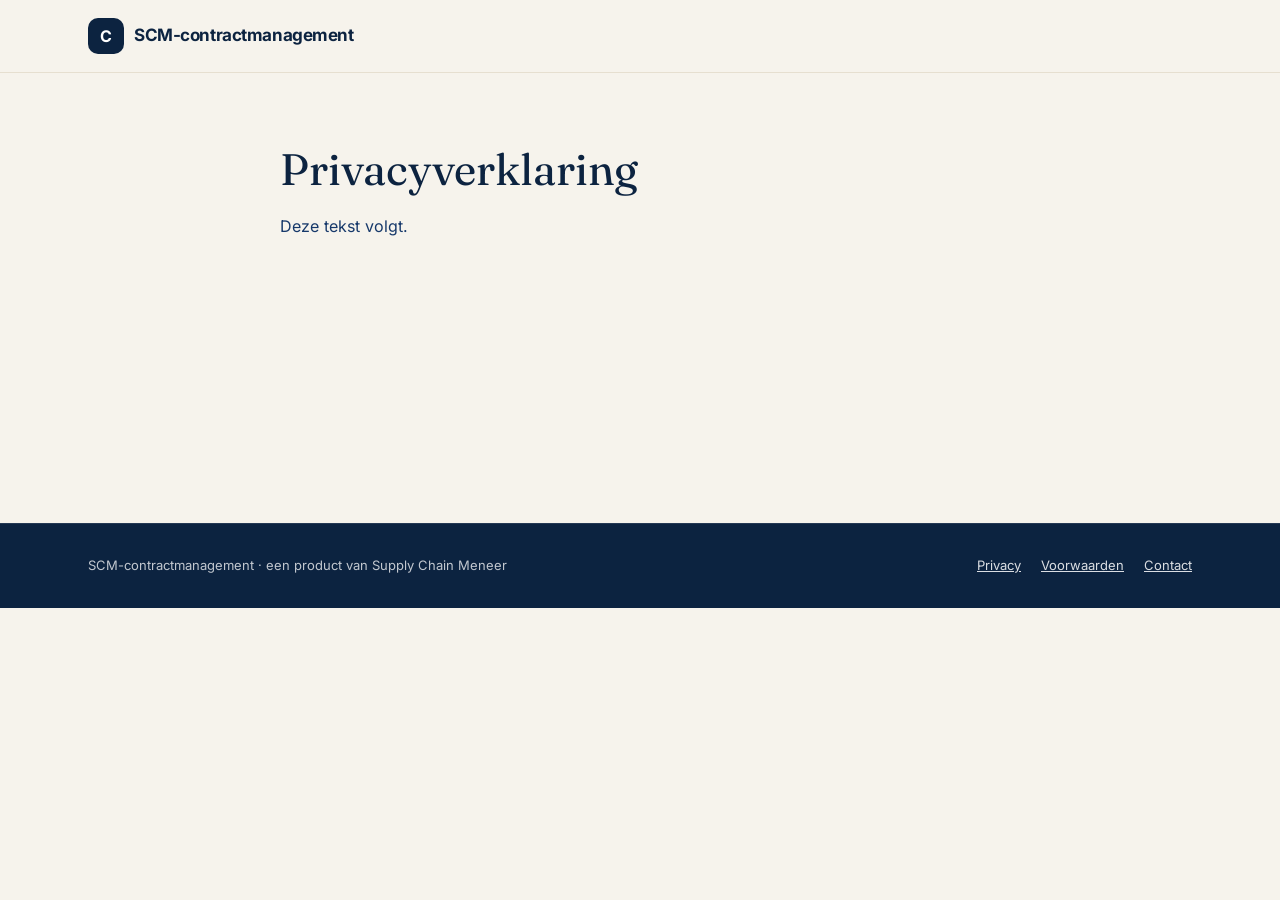
==== privacy.html @ 5943ac76 "Website SCM-contractmanagement Co-Authored-By: Claude Opus 5.5 <noreply@anthropic.com>" ====
<!doctype html>
<html lang="nl">
<head>
<meta charset="utf-8">
<meta name="viewport" content="width=device-width, initial-scale=1">
<title>Privacyverklaring – SCM-contractmanagement</title>
<meta name="description" content="Privacyverklaring van SCM-contractmanagement.">
<meta name="robots" content="noindex">
<link rel="icon" href="favicon.svg" type="image/svg+xml">
<link rel="stylesheet" href="stijl.css">
</head>
<body>
<header class="kopbalk">
  <nav class="nav rand" aria-label="Hoofdmenu">
    <a class="merk" href="./"><span class="beeldmerk" aria-hidden="true">C</span><span>SCM-contractmanagement</span></a>
  </nav>
</header>
<main class="los rand">
  <h1>Privacyverklaring</h1>
  <p class="lede">Deze tekst volgt.</p>
</main>
<footer class="voet">
  <div class="voet-romp rand">
    <span>SCM-contractmanagement · een product van Supply Chain Meneer</span>
    <span class="voet-links">
      <a href="privacy.html">Privacy</a>
      <a href="voorwaarden.html">Voorwaarden</a>
      <a href="mailto:info@supplychainmeneer.nl">Contact</a>
    </span>
  </div>
</footer>
</body>
</html>
---- stijl.css ----
/* Redactionele variant van de Supply Chain Meneer-familie. Tokens uit de app
   (docs/stijl/tokens.css), crème uit de stijlgids van SCM-VAR §1.2. */
@font-face{font-family:Inter;src:url(fonts/inter.woff2) format("woff2");font-weight:100 900;font-display:swap}
@font-face{font-family:Fraunces;src:url(fonts/fraunces.woff2) format("woff2");font-weight:400;font-style:normal;font-display:swap}
@font-face{font-family:Fraunces;src:url(fonts/fraunces-cursief.woff2) format("woff2");font-weight:400;font-style:italic;font-display:swap}

:root{
  --merk:#0c2340;
  --op-merk:#fff;
  --accent:#e8912d;
  --accent-donker:#c77b25;
  --op-accent:#0c2340;
  --accent-kop:#955b19; /* oranje als tekst op licht; #b26e20 haalt 4,5:1 niet op crème */
  --tekst:#0c2340;
  --tekst-zacht:#16386a;
  --lijn:#d3dce8;
  --lijn-zacht:#eef2f7;
  --vlak:#eef2f7;
  --achtergrond:#f6f7f9;
  --wit:#fff;
  --aandacht-vlak:#fceedd;
  --aandacht-tekst:#955b19;
  --fout-tekst:#991b1b;
  --fout-vlak:#fef2f2;
  --fout-rand:#fca5a5;
  --fout-streep:#dc2626;
  --status-actief:#10b981;
  --status-controle:#0ea5e9;
  --site-creme:#f6f3ec;
  --site-creme-donker:#f2ecdf;
  --site-lijn:#e6dfd0;
  --sans:Inter,system-ui,-apple-system,"Segoe UI",sans-serif;
  --serif:Fraunces,Georgia,serif;
  --breed:1152px;
}

*{box-sizing:border-box}
html{-webkit-text-size-adjust:100%}
body{margin:0;background:var(--site-creme);color:var(--tekst);font-family:var(--sans);line-height:1.5;overflow-wrap:break-word}
h1,h2,h3,p,ol,ul{margin:0}
ol,ul{padding:0;list-style:none}
a{color:var(--tekst)}
a:hover{color:var(--tekst-zacht)}
a:focus-visible,button:focus-visible{outline:2px solid var(--accent);outline-offset:2px}
[id]{scroll-margin-top:16px}

.overslaan{position:absolute;left:-999px;top:8px;background:var(--wit);padding:8px 12px;border-radius:8px;z-index:2}
.overslaan:focus{left:16px}

.rand{max-width:var(--breed);margin:0 auto;padding-left:24px;padding-right:24px}
.sectie{padding-top:96px;padding-bottom:96px}
.vlak-wit{background:var(--wit);border-top:1px solid var(--site-lijn)}
.vlak-wit.onderrand{border-bottom:1px solid var(--site-lijn)}
.vlak-creme{background:var(--site-creme-donker)}
.vlak-merk{background:var(--merk);color:var(--op-merk)}
.kolommen{display:flex;flex-wrap:wrap;gap:48px}
.kolommen>*{flex:1 1 400px;min-width:0}
.midden{align-items:center}

/* Koppen */
.label{margin-bottom:16px;font-size:12px;font-weight:600;letter-spacing:.16em;text-transform:uppercase;color:var(--accent-kop)}
.label::before{content:"";display:inline-block;width:1.4rem;height:2px;background:var(--merk);margin-right:.6rem;vertical-align:middle}
.vlak-merk .label{color:var(--accent)}
.vlak-merk .label::before{background:var(--accent)}
h1,h2{font-family:var(--serif);font-weight:400;line-height:1.15}
h1{font-size:60px;line-height:1.12}
h2{font-size:40px}
h2.groot{font-size:44px}
h1 em,h2 em{color:var(--accent-kop)}
.kop-ruimte{margin-bottom:48px;max-width:40rem}
.lede{font-size:16px;line-height:1.6;color:var(--tekst-zacht)}

/* Knoppen */
.knop{display:inline-flex;align-items:center;justify-content:center;min-height:48px;padding:0 22px;border-radius:8px;font-size:15px;font-weight:600;text-decoration:none}
.knop-klein{min-height:40px;padding:0 16px;font-size:14px}
.knop-primair{background:var(--accent);color:var(--op-accent)}
.knop-primair:hover{background:var(--accent-donker);color:var(--op-accent)}
.knop-rand{border:1px solid var(--merk)}
.knop-rand:hover{background:var(--site-creme-donker)}

/* Navigatie */
.kopbalk{border-bottom:1px solid var(--site-lijn)}
.nav{display:flex;align-items:center;justify-content:space-between;gap:24px;padding-top:18px;padding-bottom:18px}
.merk{display:flex;align-items:center;gap:10px;text-decoration:none;font-weight:700;letter-spacing:-.025em;font-size:17px}
.beeldmerk{flex:none;width:36px;height:36px;border-radius:10px;background:var(--merk);color:var(--op-merk);display:flex;align-items:center;justify-content:center;font-size:16px}
.nav-links{display:flex;align-items:center;gap:28px;font-size:14px;font-weight:500}
.nav-links a{text-decoration:none}
.nav-links a:hover{text-decoration:underline;text-underline-offset:2px}
.nav-rechts{display:flex;align-items:center;gap:12px}
.menuknop{display:none;width:40px;height:40px;align-items:center;justify-content:center;background:none;border:1px solid var(--merk);border-radius:8px;color:var(--tekst);cursor:pointer}

/* Hero */
.hero{display:flex;flex-wrap:wrap;gap:56px;align-items:center;padding-top:88px;padding-bottom:96px}
.hero>*{flex:1 1 420px;min-width:0}
.hero .label{margin-bottom:20px}
.hero-tekst{margin-top:28px;font-size:18px;line-height:1.6;max-width:34rem;color:var(--tekst-zacht)}
.knoppen{margin-top:36px;display:flex;flex-wrap:wrap;gap:12px}
.hero-noot{margin-top:20px;font-size:13px;color:var(--tekst-zacht)}

/* Dashboardvoorbeeld */
.paneel{background:var(--wit);border:1px solid var(--lijn);border-radius:12px;box-shadow:0 10px 15px -3px rgb(0 0 0/.1),0 4px 6px -4px rgb(0 0 0/.1);overflow:hidden}
.paneel-kop{background:var(--merk);color:var(--op-merk);padding:12px 16px;display:flex;align-items:center;justify-content:space-between;gap:12px;font-size:13px}
.paneel-kop strong{font-weight:600}
.paneel-kop span{font-size:12px;color:rgb(255 255 255/.75)}
.paneel-romp{padding:20px;display:flex;flex-direction:column;gap:16px}
.waarschuwing{border:1px solid var(--fout-rand);border-left:4px solid var(--fout-streep);background:var(--fout-vlak);border-radius:12px;padding:12px 14px;font-size:13px;color:var(--fout-tekst)}
.paneel-label{font-size:12px;font-weight:600;text-transform:uppercase;letter-spacing:.025em;color:var(--tekst-zacht)}
.rij{display:grid;grid-template-columns:1fr auto auto;gap:6px 12px;align-items:center;padding:10px 0;border-bottom:1px solid var(--lijn-zacht);font-size:13px}
.rij:last-child{border-bottom:0}
.rij>span:first-child{font-weight:500}
.rij time{min-width:76px;text-align:right;color:var(--tekst-zacht);font-variant-numeric:tabular-nums}
.status{display:inline-flex;align-items:center;gap:6px;border-radius:999px;background:var(--vlak);color:var(--tekst-zacht);padding:2px 8px;font-size:12px;white-space:nowrap}
.status i{width:6px;height:6px;border-radius:999px}
.status-besluit{background:var(--aandacht-vlak);color:var(--aandacht-tekst);font-weight:600}
.berekening{background:var(--achtergrond);border-radius:8px;padding:12px 14px;font-size:12px;color:var(--tekst-zacht)}
.berekening strong{color:var(--tekst)}

/* Probleem */
.probleem{display:flex;flex-direction:column;gap:20px;font-size:16px;line-height:1.6;color:rgb(255 255 255/.85)}

/* Stappen */
.stappen{display:grid;grid-template-columns:repeat(auto-fit,minmax(260px,1fr));gap:24px}
.kaart{background:var(--wit);border:1px solid var(--site-lijn);border-radius:12px;padding:28px}
.stap-nr{display:flex;width:36px;height:36px;border-radius:999px;background:var(--merk);color:var(--op-merk);align-items:center;justify-content:center;font-weight:700;font-size:14px}
.stap-nr.laatste{background:var(--accent);color:var(--op-accent)}
.stappen h3{margin:20px 0 8px;font-size:18px;font-weight:600}
.stappen p,.functie p{font-size:15px;line-height:1.6;color:var(--tekst-zacht)}

/* Bewakingsschema */
.schema{display:flex;flex-direction:column;gap:10px}
.schema li{display:grid;grid-template-columns:88px 104px 1fr;gap:4px 16px;align-items:center;padding:14px 18px;border:1px solid var(--lijn);border-radius:12px}
.schema b{font-weight:700;font-variant-numeric:tabular-nums}
.schema strong{font-weight:600}
.schema span{font-size:14px;color:var(--tekst-zacht)}
.schema .besluit{border-color:var(--accent);background:var(--aandacht-vlak)}
.schema .besluit span{color:var(--tekst)}
.schema .kritiek{border-color:var(--fout-rand);border-left:4px solid var(--fout-streep);background:var(--fout-vlak);padding-left:15px}
.schema .kritiek b,.schema .kritiek strong,.schema .kritiek span{color:var(--fout-tekst)}
.noot{margin-top:24px;font-size:13px;color:var(--tekst-zacht)}

/* Functies */
.functies{display:grid;grid-template-columns:repeat(auto-fit,minmax(300px,1fr));gap:40px 48px}
.functie{display:flex;gap:16px}
.functie svg{flex:none;margin-top:2px;width:24px;height:24px;fill:none;stroke:var(--accent);stroke-width:2;stroke-linecap:round;stroke-linejoin:round}
.functie h3{margin-bottom:6px;font-size:16px;font-weight:600}

/* Adviseurs */
.tekstlink{font-size:15px;font-weight:600;text-underline-offset:3px}
.rechten-kop{margin-bottom:16px;font-size:14px;font-weight:600}
.rechten{display:flex;flex-direction:column;gap:14px;font-size:15px}
.rechten li{display:flex;gap:12px;align-items:flex-start}
.vink{flex:none;width:18px;height:18px;margin-top:2px;border-radius:4px;background:var(--accent);color:var(--op-accent);font-size:12px;font-weight:700;display:flex;align-items:center;justify-content:center}
.vink.leeg{border:1px solid var(--lijn);background:var(--wit)}
.kaart-noot{margin-top:20px;padding-top:16px;border-top:1px solid var(--lijn-zacht);font-size:13px;color:var(--tekst-zacht)}

/* Veiligheid */
.waarborgen{display:grid;grid-template-columns:repeat(auto-fit,minmax(220px,1fr));gap:24px}
.waarborgen>div{border-top:2px solid var(--merk);padding-top:16px}
.waarborgen h3{margin-bottom:6px;font-size:16px;font-weight:600}
.waarborgen p{font-size:14px;line-height:1.6;color:var(--tekst-zacht)}

/* Prijzen */
.prijzen{display:grid;grid-template-columns:repeat(auto-fit,minmax(280px,1fr));gap:24px}
.prijs{border:1px solid var(--lijn);border-radius:12px;padding:28px;display:flex;flex-direction:column;gap:12px}
.prijs.uitgelicht{border:2px solid var(--accent)}
.prijs h3{font-size:18px;font-weight:600}
.prijs p{font-size:14px;color:var(--tekst-zacht)}
.prijs .bedrag{margin-top:8px;font-family:var(--serif);font-size:36px;line-height:1.2;color:var(--tekst)}
.prijs .bedrag+p{font-size:13px}

/* Oproep en voet */
.oproep{max-width:768px;margin:0 auto;text-align:center}
.oproep p{margin:16px 0 32px;font-size:17px;line-height:1.6;color:rgb(255 255 255/.8)}
.voet{background:var(--merk);color:rgb(255 255 255/.75);border-top:1px solid rgb(255 255 255/.1)}
.voet-romp{display:flex;flex-wrap:wrap;gap:16px;justify-content:space-between;padding-top:32px;padding-bottom:32px;font-size:13px}
.voet-links{display:flex;gap:20px;flex-wrap:wrap}
.voet a{color:rgb(255 255 255/.85)}
.voet a:hover{color:var(--op-merk)}

/* Juridische pagina's */
.los{max-width:768px;padding-top:72px;padding-bottom:96px;min-height:50vh}
.los h1{font-size:44px;margin-bottom:20px}

@media (max-width:767px){
  .menuknop{display:inline-flex}
  .nav{flex-wrap:wrap;gap:0 12px}
  .nav-rechts{margin-left:auto}
  .nav-links{display:none;order:3;flex:1 1 100%;flex-direction:column;align-items:flex-start;gap:0;padding-top:8px}
  .nav-links.open{display:flex}
  .nav-links a{display:flex;align-items:center;min-height:44px;width:100%}
  .rand{padding-left:16px;padding-right:16px}
  .sectie{padding-top:64px;padding-bottom:64px}
  .hero{padding-top:56px;padding-bottom:64px;gap:40px}
  .hero>*,.kolommen>*{flex-basis:100%}
  h1{font-size:40px}
  h2,h2.groot{font-size:32px}
  .functies,.prijzen,.stappen{grid-template-columns:1fr}
  .schema li{grid-template-columns:88px 1fr}
  .schema span{grid-column:1/-1}
}
@media (max-width:420px){
  .merk span:last-child{font-size:15px}
  .nav-rechts .knop{display:none}
  .rij{grid-template-columns:1fr auto}
  .rij .status{grid-row:2;grid-column:1;justify-self:start}
  .rij time{grid-row:1;grid-column:2}
}
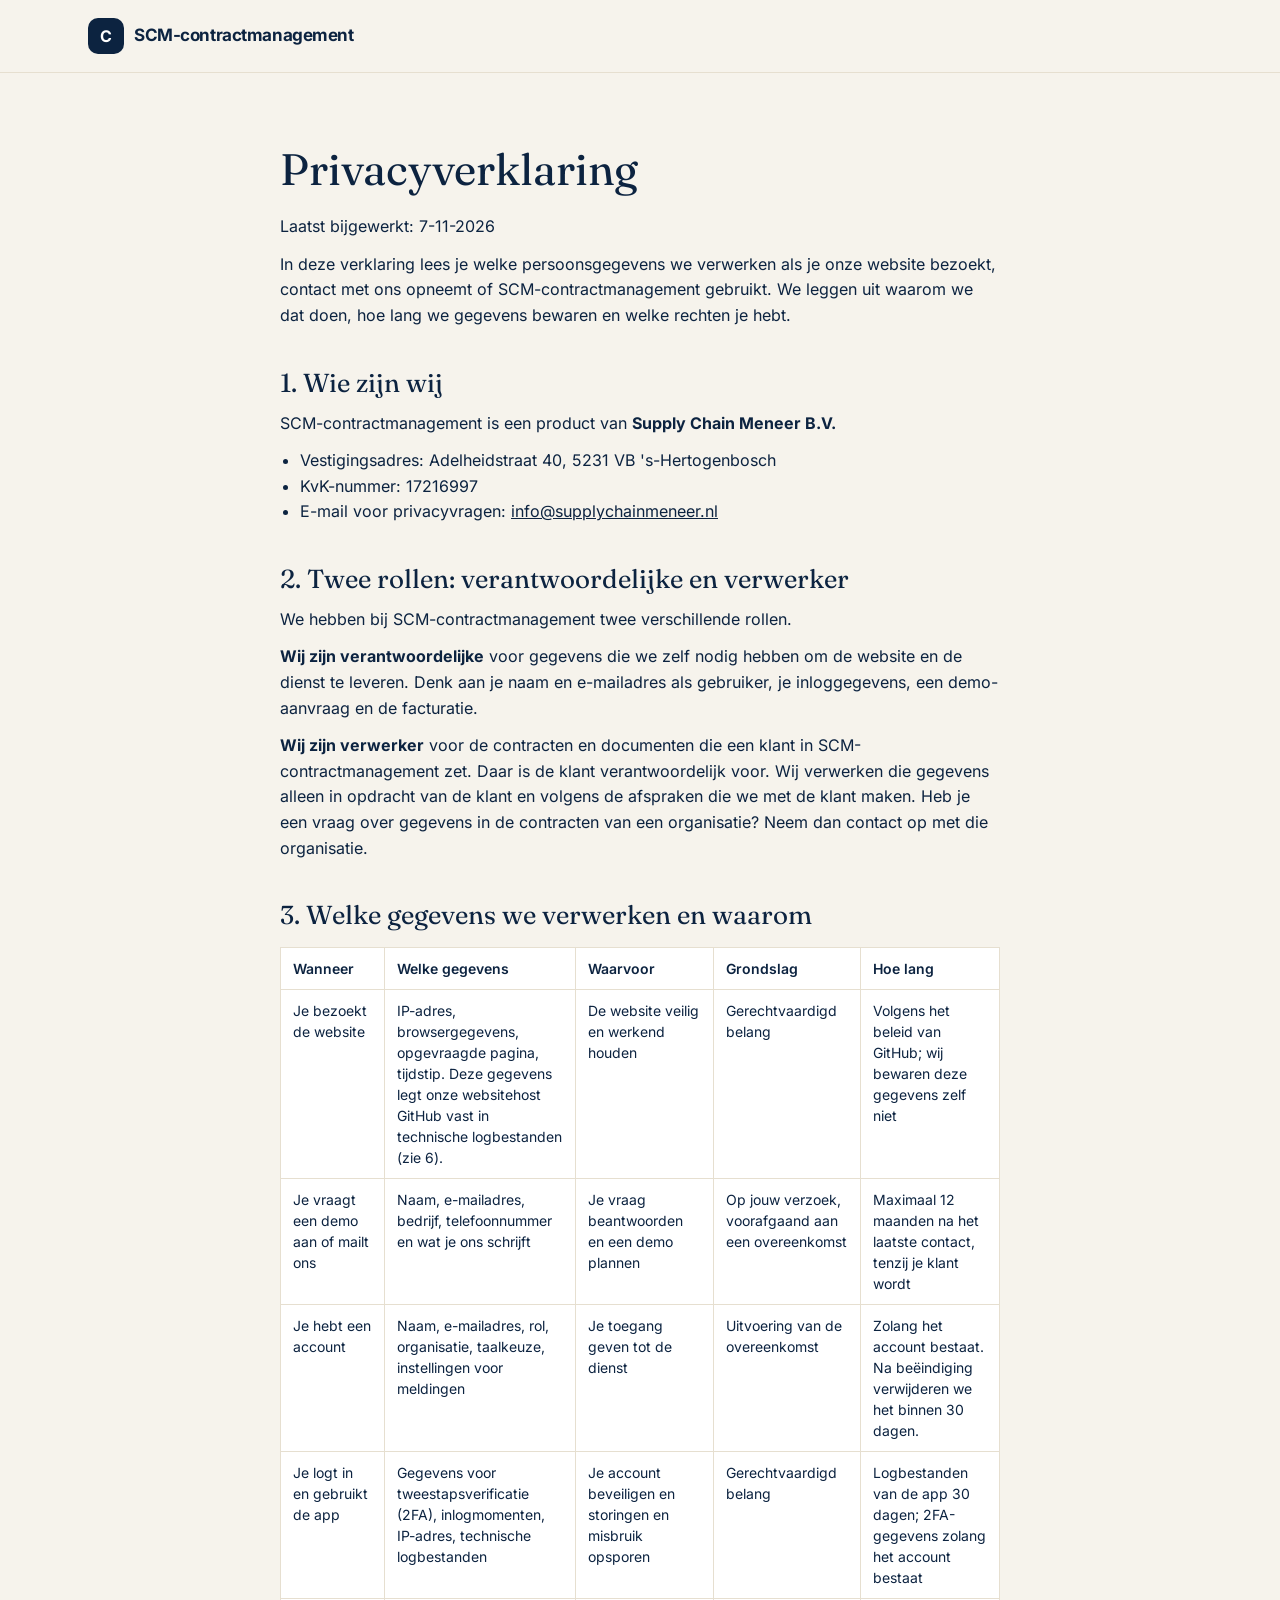
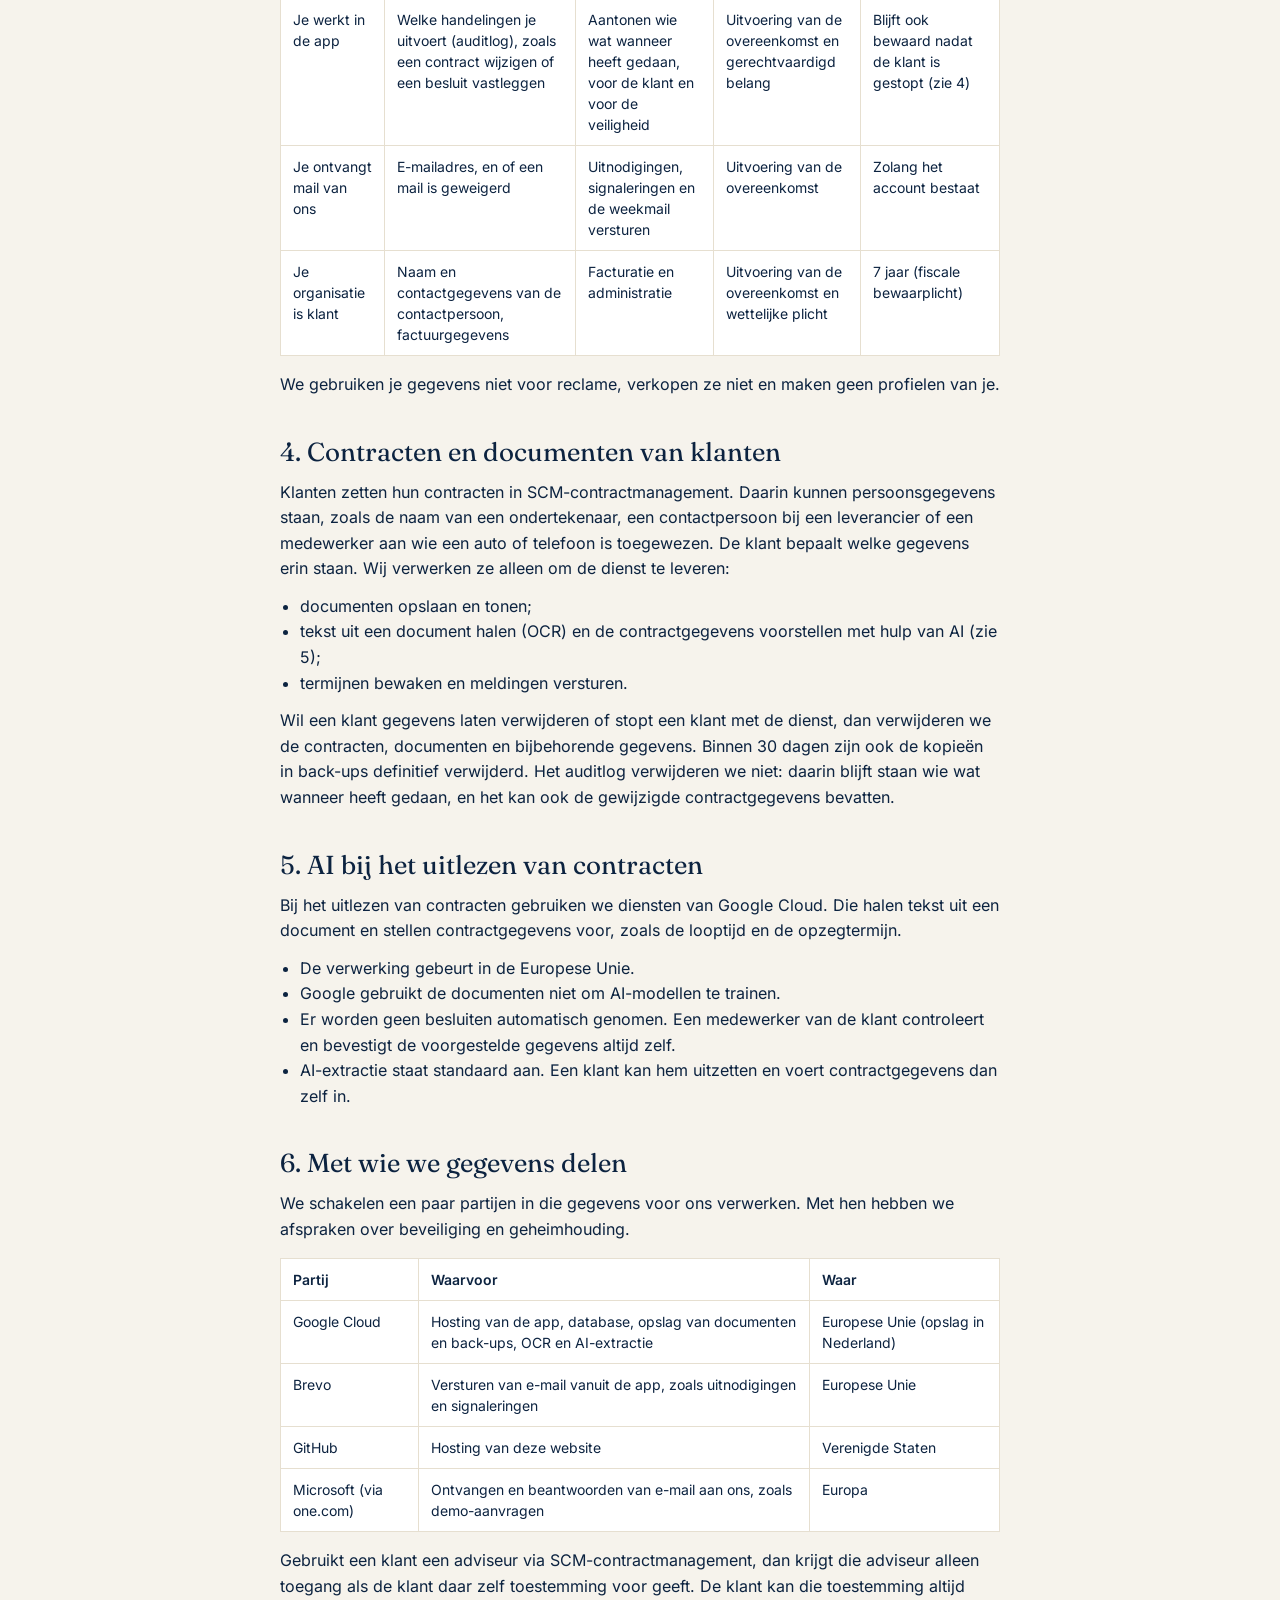
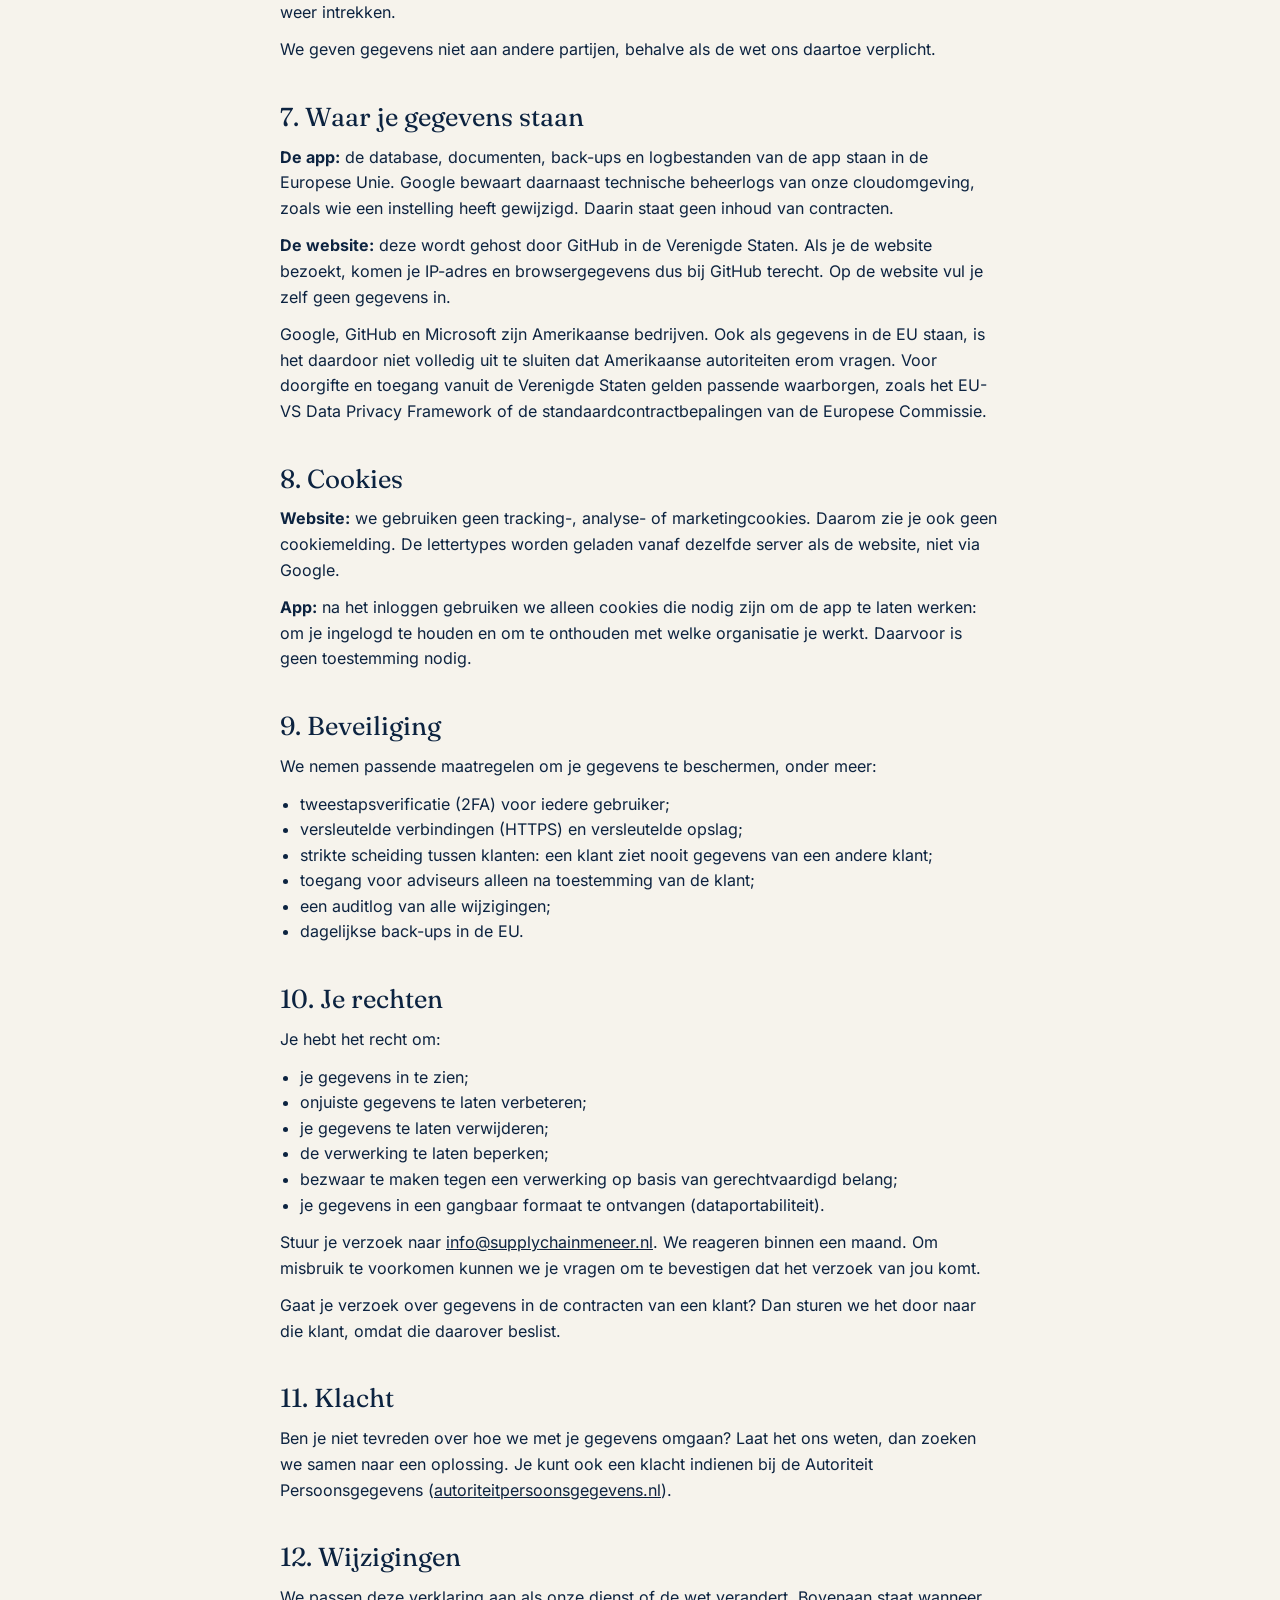
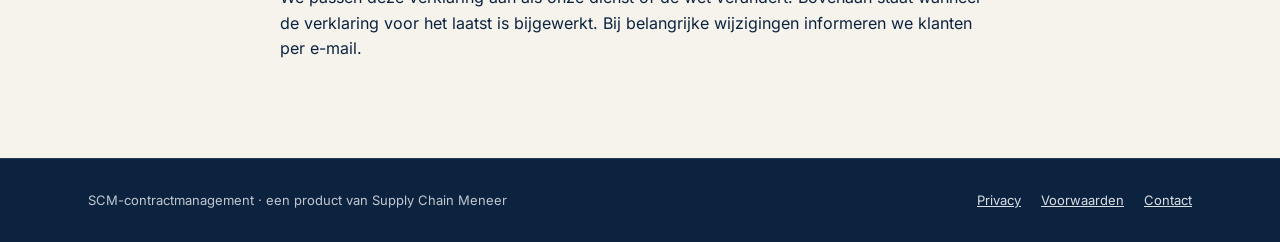
==== commit e7c559f9: "Privacyverklaring Co-Authored-By: Claude Opus 5.5 <noreply@anthropic.com>" ====
--- a/privacy.html
+++ b/privacy.html
@@ -5,7 +5,6 @@
 <meta name="viewport" content="width=device-width, initial-scale=1">
 <title>Privacyverklaring – SCM-contractmanagement</title>
 <meta name="description" content="Privacyverklaring van SCM-contractmanagement.">
-<meta name="robots" content="noindex">
 <link rel="icon" href="favicon.svg" type="image/svg+xml">
 <link rel="stylesheet" href="stijl.css">
 </head>
@@ -15,9 +14,97 @@
     <a class="merk" href="./"><span class="beeldmerk" aria-hidden="true">C</span><span>SCM-contractmanagement</span></a>
   </nav>
 </header>
-<main class="los rand">
+<main class="los tekstpagina rand">
   <h1>Privacyverklaring</h1>
-  <p class="lede">Deze tekst volgt.</p>
+  <p>Laatst bijgewerkt: 7-11-2026</p>
+  <p>In deze verklaring lees je welke persoonsgegevens we verwerken als je onze website bezoekt, contact met ons opneemt of SCM-contractmanagement gebruikt. We leggen uit waarom we dat doen, hoe lang we gegevens bewaren en welke rechten je hebt.</p>
+  <h2>1. Wie zijn wij</h2>
+  <p>SCM-contractmanagement is een product van <strong>Supply Chain Meneer B.V.</strong></p>
+  <ul>
+    <li>Vestigingsadres: Adelheidstraat 40, 5231 VB 's-Hertogenbosch</li>
+    <li>KvK-nummer: 17216997</li>
+    <li>E-mail voor privacyvragen: <a href="mailto:info@supplychainmeneer.nl">info@supplychainmeneer.nl</a></li>
+  </ul>
+  <h2>2. Twee rollen: verantwoordelijke en verwerker</h2>
+  <p>We hebben bij SCM-contractmanagement twee verschillende rollen.</p>
+  <p><strong>Wij zijn verantwoordelijke</strong> voor gegevens die we zelf nodig hebben om de website en de dienst te leveren. Denk aan je naam en e-mailadres als gebruiker, je inloggegevens, een demo-aanvraag en de facturatie.</p>
+  <p><strong>Wij zijn verwerker</strong> voor de contracten en documenten die een klant in SCM-contractmanagement zet. Daar is de klant verantwoordelijk voor. Wij verwerken die gegevens alleen in opdracht van de klant en volgens de afspraken die we met de klant maken. Heb je een vraag over gegevens in de contracten van een organisatie? Neem dan contact op met die organisatie.</p>
+  <h2>3. Welke gegevens we verwerken en waarom</h2>
+  <div class="tabel"><table>
+    <thead><tr><th scope="col">Wanneer</th><th scope="col">Welke gegevens</th><th scope="col">Waarvoor</th><th scope="col">Grondslag</th><th scope="col">Hoe lang</th></tr></thead>
+    <tbody>
+      <tr><td>Je bezoekt de website</td><td>IP-adres, browsergegevens, opgevraagde pagina, tijdstip. Deze gegevens legt onze websitehost GitHub vast in technische logbestanden (zie 6).</td><td>De website veilig en werkend houden</td><td>Gerechtvaardigd belang</td><td>Volgens het beleid van GitHub; wij bewaren deze gegevens zelf niet</td></tr>
+      <tr><td>Je vraagt een demo aan of mailt ons</td><td>Naam, e-mailadres, bedrijf, telefoonnummer en wat je ons schrijft</td><td>Je vraag beantwoorden en een demo plannen</td><td>Op jouw verzoek, voorafgaand aan een overeenkomst</td><td>Maximaal 12 maanden na het laatste contact, tenzij je klant wordt</td></tr>
+      <tr><td>Je hebt een account</td><td>Naam, e-mailadres, rol, organisatie, taalkeuze, instellingen voor meldingen</td><td>Je toegang geven tot de dienst</td><td>Uitvoering van de overeenkomst</td><td>Zolang het account bestaat. Na beëindiging verwijderen we het binnen 30 dagen.</td></tr>
+      <tr><td>Je logt in en gebruikt de app</td><td>Gegevens voor tweestapsverificatie (2FA), inlogmomenten, IP-adres, technische logbestanden</td><td>Je account beveiligen en storingen en misbruik opsporen</td><td>Gerechtvaardigd belang</td><td>Logbestanden van de app 30 dagen; 2FA-gegevens zolang het account bestaat</td></tr>
+      <tr><td>Je werkt in de app</td><td>Welke handelingen je uitvoert (auditlog), zoals een contract wijzigen of een besluit vastleggen</td><td>Aantonen wie wat wanneer heeft gedaan, voor de klant en voor de veiligheid</td><td>Uitvoering van de overeenkomst en gerechtvaardigd belang</td><td>Blijft ook bewaard nadat de klant is gestopt (zie 4)</td></tr>
+      <tr><td>Je ontvangt mail van ons</td><td>E-mailadres, en of een mail is geweigerd</td><td>Uitnodigingen, signaleringen en de weekmail versturen</td><td>Uitvoering van de overeenkomst</td><td>Zolang het account bestaat</td></tr>
+      <tr><td>Je organisatie is klant</td><td>Naam en contactgegevens van de contactpersoon, factuurgegevens</td><td>Facturatie en administratie</td><td>Uitvoering van de overeenkomst en wettelijke plicht</td><td>7 jaar (fiscale bewaarplicht)</td></tr>
+    </tbody>
+  </table></div>
+  <p>We gebruiken je gegevens niet voor reclame, verkopen ze niet en maken geen profielen van je.</p>
+  <h2>4. Contracten en documenten van klanten</h2>
+  <p>Klanten zetten hun contracten in SCM-contractmanagement. Daarin kunnen persoonsgegevens staan, zoals de naam van een ondertekenaar, een contactpersoon bij een leverancier of een medewerker aan wie een auto of telefoon is toegewezen. De klant bepaalt welke gegevens erin staan. Wij verwerken ze alleen om de dienst te leveren:</p>
+  <ul>
+    <li>documenten opslaan en tonen;</li>
+    <li>tekst uit een document halen (OCR) en de contractgegevens voorstellen met hulp van AI (zie 5);</li>
+    <li>termijnen bewaken en meldingen versturen.</li>
+  </ul>
+  <p>Wil een klant gegevens laten verwijderen of stopt een klant met de dienst, dan verwijderen we de contracten, documenten en bijbehorende gegevens. Binnen 30 dagen zijn ook de kopieën in back-ups definitief verwijderd. Het auditlog verwijderen we niet: daarin blijft staan wie wat wanneer heeft gedaan, en het kan ook de gewijzigde contractgegevens bevatten.</p>
+  <h2>5. AI bij het uitlezen van contracten</h2>
+  <p>Bij het uitlezen van contracten gebruiken we diensten van Google Cloud. Die halen tekst uit een document en stellen contractgegevens voor, zoals de looptijd en de opzegtermijn.</p>
+  <ul>
+    <li>De verwerking gebeurt in de Europese Unie.</li>
+    <li>Google gebruikt de documenten niet om AI-modellen te trainen.</li>
+    <li>Er worden geen besluiten automatisch genomen. Een medewerker van de klant controleert en bevestigt de voorgestelde gegevens altijd zelf.</li>
+    <li>AI-extractie staat standaard aan. Een klant kan hem uitzetten en voert contractgegevens dan zelf in.</li>
+  </ul>
+  <h2>6. Met wie we gegevens delen</h2>
+  <p>We schakelen een paar partijen in die gegevens voor ons verwerken. Met hen hebben we afspraken over beveiliging en geheimhouding.</p>
+  <div class="tabel"><table>
+    <thead><tr><th scope="col">Partij</th><th scope="col">Waarvoor</th><th scope="col">Waar</th></tr></thead>
+    <tbody>
+      <tr><td>Google Cloud</td><td>Hosting van de app, database, opslag van documenten en back-ups, OCR en AI-extractie</td><td>Europese Unie (opslag in Nederland)</td></tr>
+      <tr><td>Brevo</td><td>Versturen van e-mail vanuit de app, zoals uitnodigingen en signaleringen</td><td>Europese Unie</td></tr>
+      <tr><td>GitHub</td><td>Hosting van deze website</td><td>Verenigde Staten</td></tr>
+      <tr><td>Microsoft (via one.com)</td><td>Ontvangen en beantwoorden van e-mail aan ons, zoals demo-aanvragen</td><td>Europa</td></tr>
+    </tbody>
+  </table></div>
+  <p>Gebruikt een klant een adviseur via SCM-contractmanagement, dan krijgt die adviseur alleen toegang als de klant daar zelf toestemming voor geeft. De klant kan die toestemming altijd weer intrekken.</p>
+  <p>We geven gegevens niet aan andere partijen, behalve als de wet ons daartoe verplicht.</p>
+  <h2>7. Waar je gegevens staan</h2>
+  <p><strong>De app:</strong> de database, documenten, back-ups en logbestanden van de app staan in de Europese Unie. Google bewaart daarnaast technische beheerlogs van onze cloudomgeving, zoals wie een instelling heeft gewijzigd. Daarin staat geen inhoud van contracten.</p>
+  <p><strong>De website:</strong> deze wordt gehost door GitHub in de Verenigde Staten. Als je de website bezoekt, komen je IP-adres en browsergegevens dus bij GitHub terecht. Op de website vul je zelf geen gegevens in.</p>
+  <p>Google, GitHub en Microsoft zijn Amerikaanse bedrijven. Ook als gegevens in de EU staan, is het daardoor niet volledig uit te sluiten dat Amerikaanse autoriteiten erom vragen. Voor doorgifte en toegang vanuit de Verenigde Staten gelden passende waarborgen, zoals het EU-VS Data Privacy Framework of de standaardcontractbepalingen van de Europese Commissie.</p>
+  <h2>8. Cookies</h2>
+  <p><strong>Website:</strong> we gebruiken geen tracking-, analyse- of marketingcookies. Daarom zie je ook geen cookiemelding. De lettertypes worden geladen vanaf dezelfde server als de website, niet via Google.</p>
+  <p><strong>App:</strong> na het inloggen gebruiken we alleen cookies die nodig zijn om de app te laten werken: om je ingelogd te houden en om te onthouden met welke organisatie je werkt. Daarvoor is geen toestemming nodig.</p>
+  <h2>9. Beveiliging</h2>
+  <p>We nemen passende maatregelen om je gegevens te beschermen, onder meer:</p>
+  <ul>
+    <li>tweestapsverificatie (2FA) voor iedere gebruiker;</li>
+    <li>versleutelde verbindingen (HTTPS) en versleutelde opslag;</li>
+    <li>strikte scheiding tussen klanten: een klant ziet nooit gegevens van een andere klant;</li>
+    <li>toegang voor adviseurs alleen na toestemming van de klant;</li>
+    <li>een auditlog van alle wijzigingen;</li>
+    <li>dagelijkse back-ups in de EU.</li>
+  </ul>
+  <h2>10. Je rechten</h2>
+  <p>Je hebt het recht om:</p>
+  <ul>
+    <li>je gegevens in te zien;</li>
+    <li>onjuiste gegevens te laten verbeteren;</li>
+    <li>je gegevens te laten verwijderen;</li>
+    <li>de verwerking te laten beperken;</li>
+    <li>bezwaar te maken tegen een verwerking op basis van gerechtvaardigd belang;</li>
+    <li>je gegevens in een gangbaar formaat te ontvangen (dataportabiliteit).</li>
+  </ul>
+  <p>Stuur je verzoek naar <a href="mailto:info@supplychainmeneer.nl">info@supplychainmeneer.nl</a>. We reageren binnen een maand. Om misbruik te voorkomen kunnen we je vragen om te bevestigen dat het verzoek van jou komt.</p>
+  <p>Gaat je verzoek over gegevens in de contracten van een klant? Dan sturen we het door naar die klant, omdat die daarover beslist.</p>
+  <h2>11. Klacht</h2>
+  <p>Ben je niet tevreden over hoe we met je gegevens omgaan? Laat het ons weten, dan zoeken we samen naar een oplossing. Je kunt ook een klacht indienen bij de Autoriteit Persoonsgegevens (<a href="https://www.autoriteitpersoonsgegevens.nl">autoriteitpersoonsgegevens.nl</a>).</p>
+  <h2>12. Wijzigingen</h2>
+  <p>We passen deze verklaring aan als onze dienst of de wet verandert. Bovenaan staat wanneer de verklaring voor het laatst is bijgewerkt. Bij belangrijke wijzigingen informeren we klanten per e-mail.</p>
 </main>
 <footer class="voet">
   <div class="voet-romp rand">
--- a/stijl.css
+++ b/stijl.css
@@ -205,3 +205,13 @@
   .rij .status{grid-row:2;grid-column:1;justify-self:start}
   .rij time{grid-row:1;grid-column:2}
 }
+
+.tekstpagina h2{margin:40px 0 12px;font-size:26px}
+.tekstpagina p,.tekstpagina li{font-size:16px;line-height:1.6}
+.tekstpagina p+p,.tekstpagina ul+p{margin-top:12px}
+.tekstpagina ul{margin:12px 0;padding-left:20px;list-style:disc}
+.tabel{margin:16px 0;overflow-x:auto}
+.tabel:focus-visible{outline:2px solid var(--accent);outline-offset:2px}
+.tabel table{width:100%;border-collapse:collapse;font-size:14px;line-height:1.5;background:var(--wit)}
+.tabel th,.tabel td{padding:10px 12px;border:1px solid var(--site-lijn);text-align:left;vertical-align:top}
+.tabel th{font-weight:600}
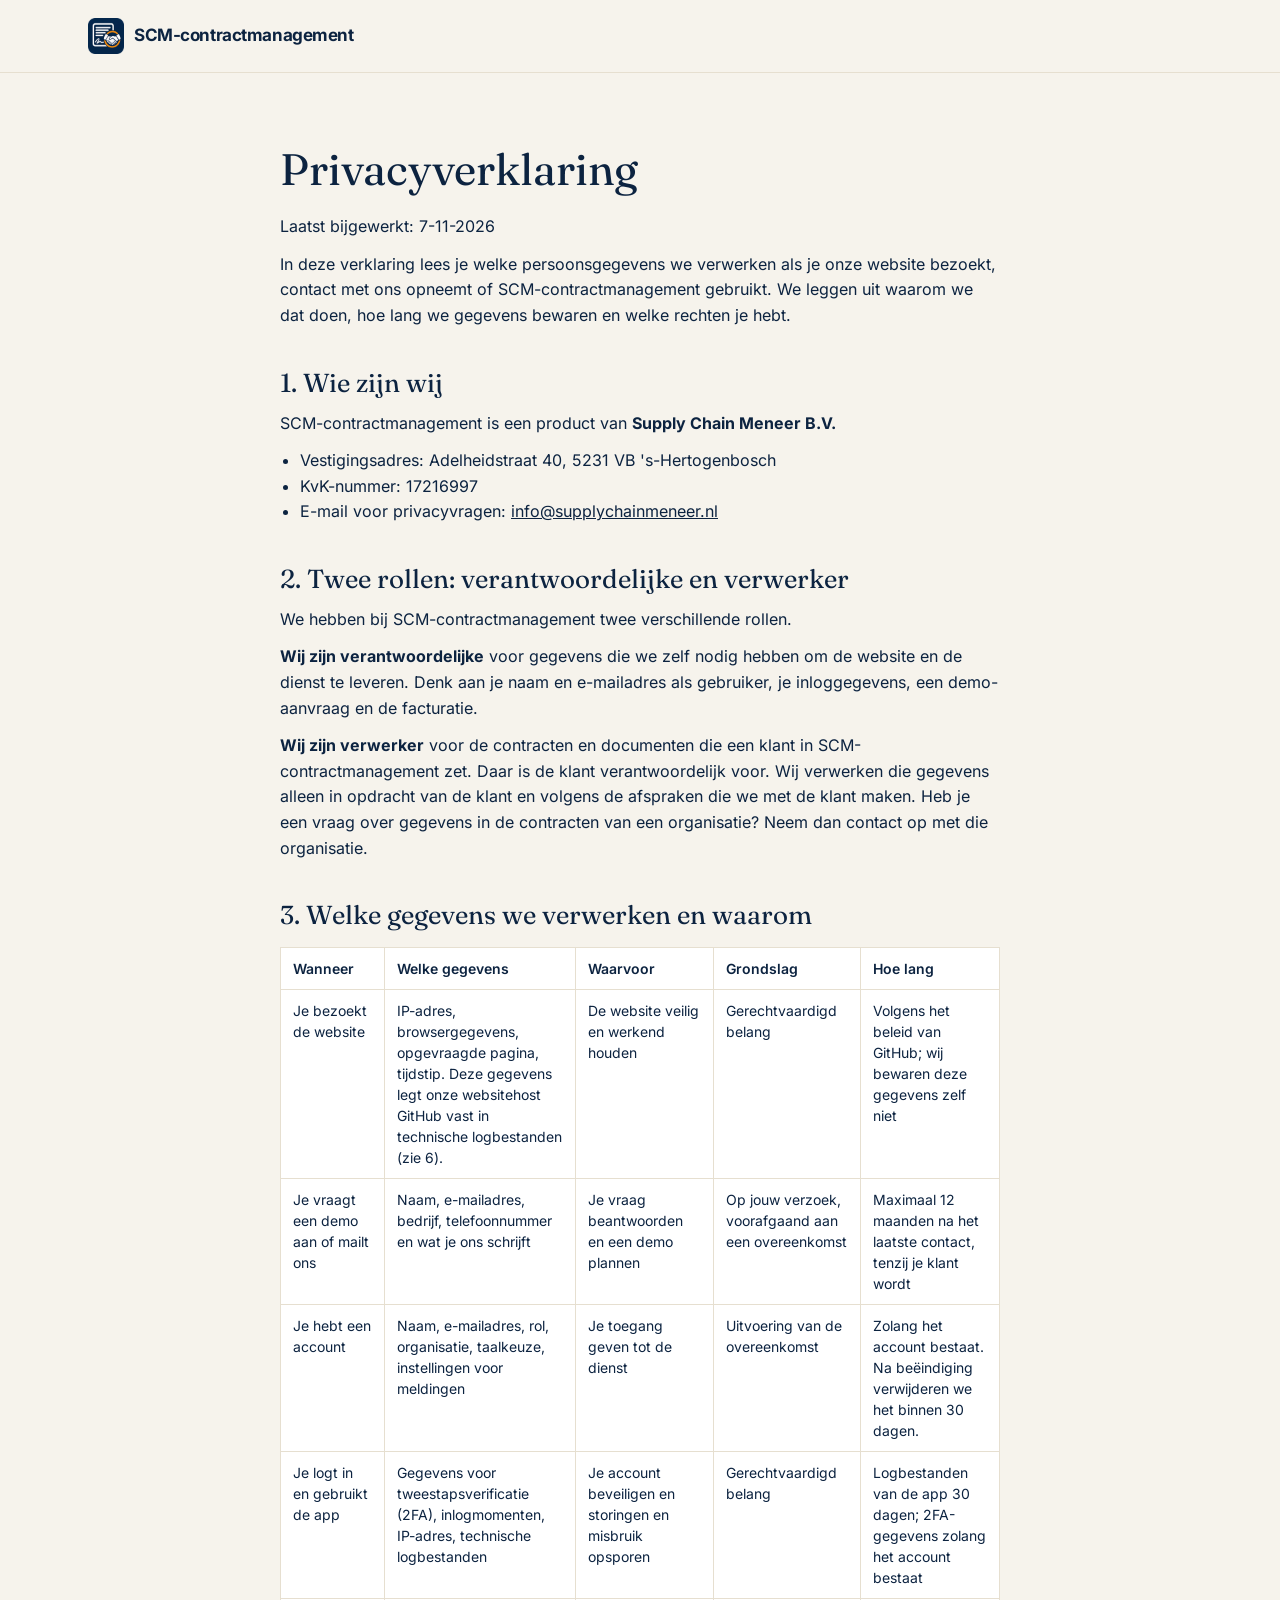
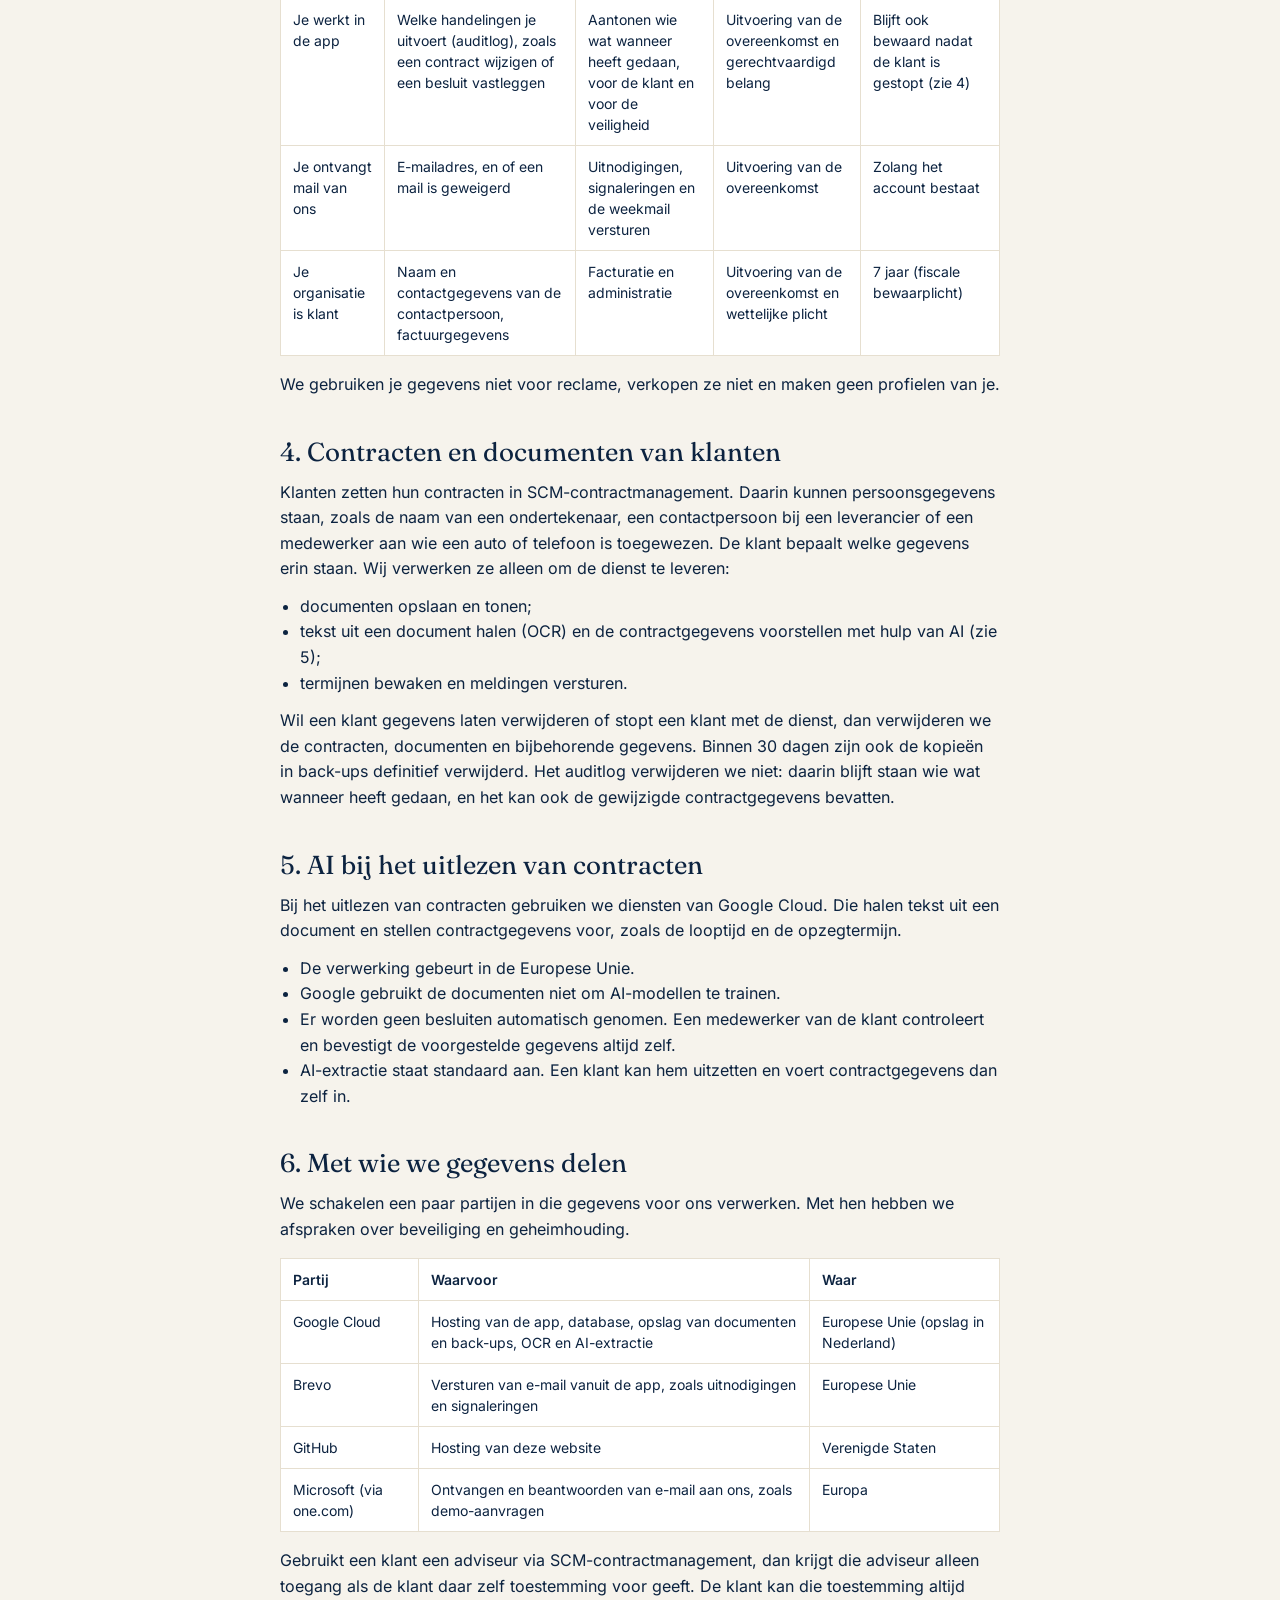
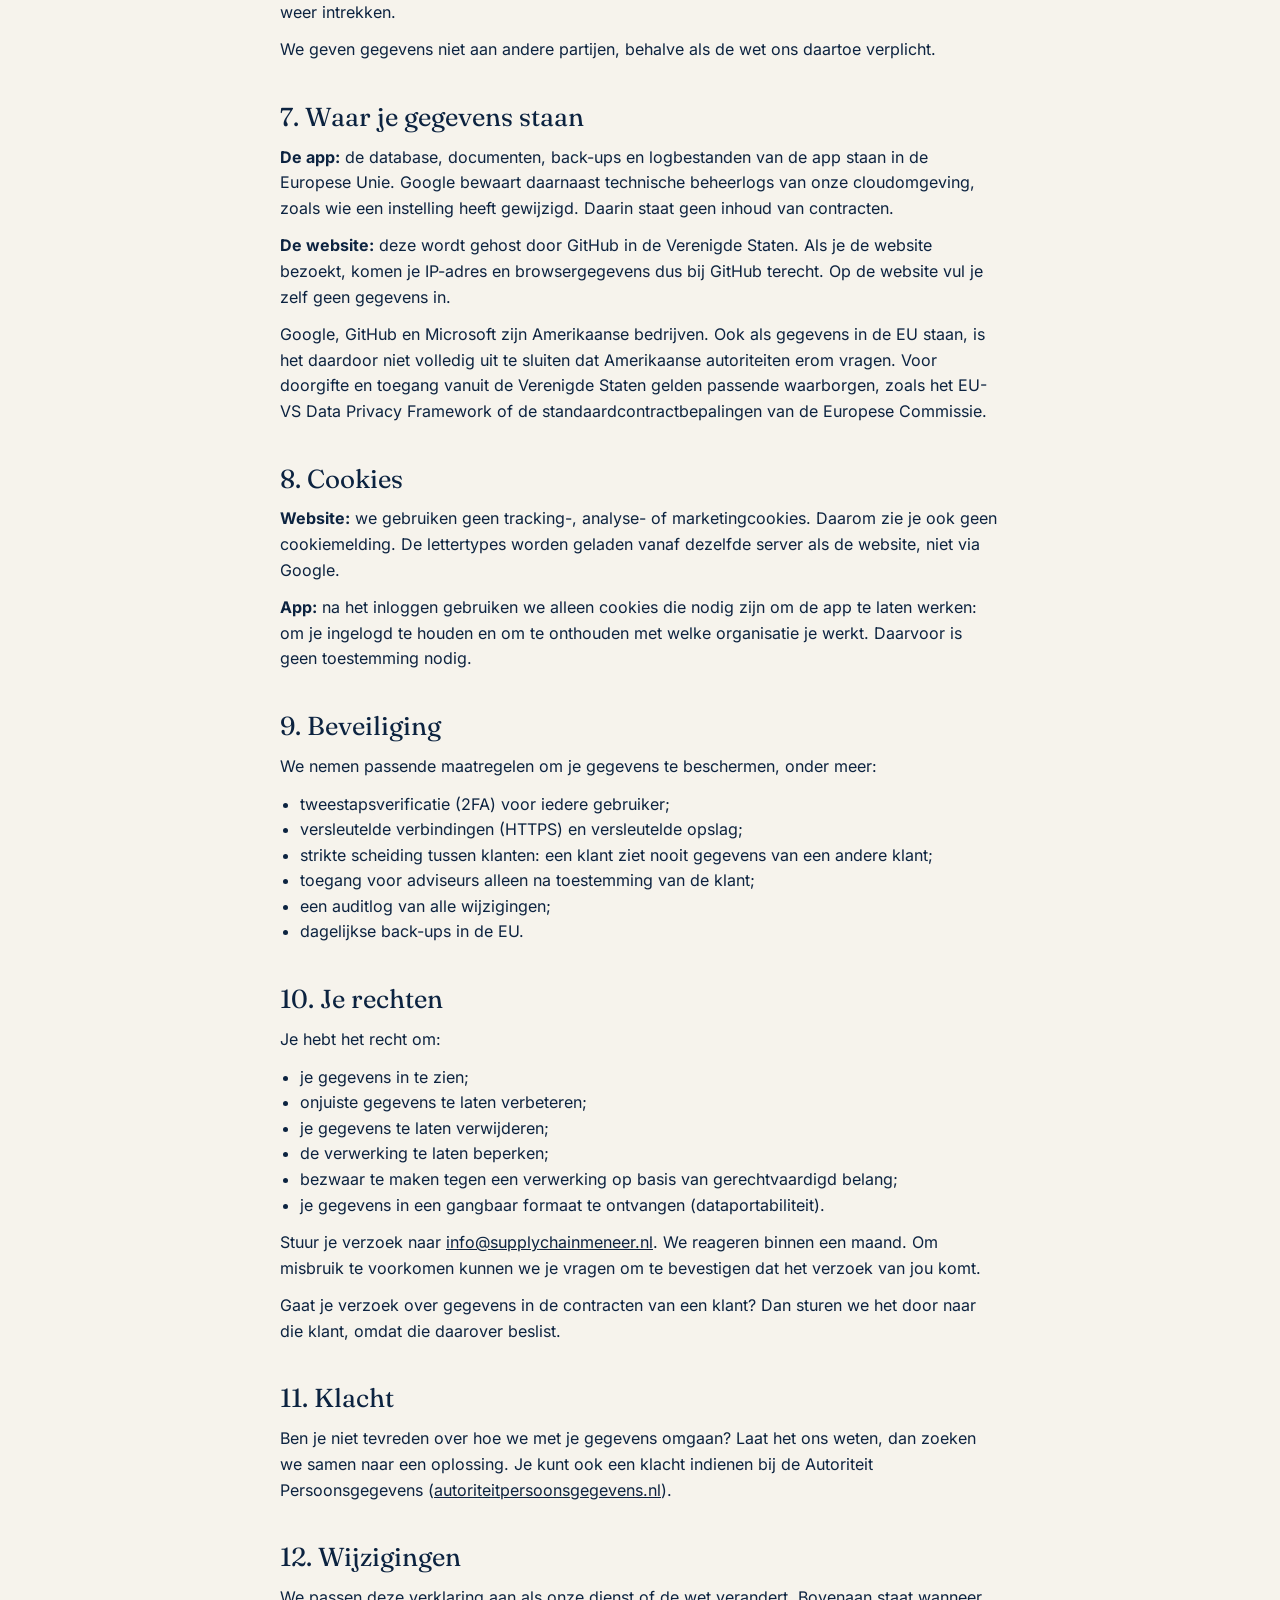
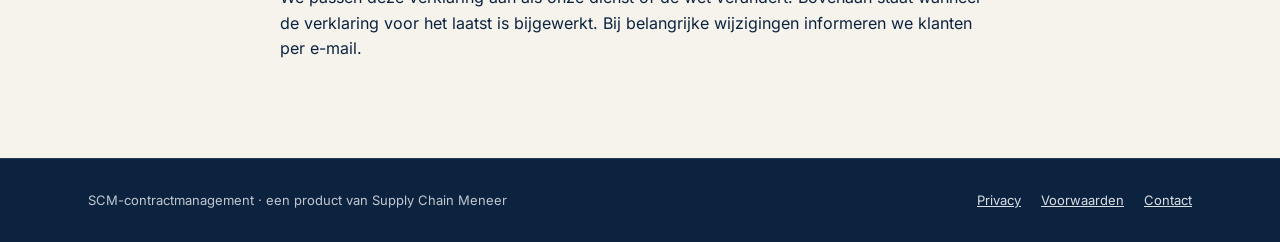
==== commit 22802105: "Beeldmerk in de kopbalk Co-Authored-By: Claude Opus 5.5 <noreply@anthropic.com>" ====
--- a/privacy.html
+++ b/privacy.html
@@ -5,13 +5,14 @@
 <meta name="viewport" content="width=device-width, initial-scale=1">
 <title>Privacyverklaring – SCM-contractmanagement</title>
 <meta name="description" content="Privacyverklaring van SCM-contractmanagement.">
-<link rel="icon" href="favicon.svg" type="image/svg+xml">
+<link rel="icon" href="favicon.ico" sizes="any">
+<link rel="apple-touch-icon" href="apple-touch-icon.png">
 <link rel="stylesheet" href="stijl.css">
 </head>
 <body>
 <header class="kopbalk">
   <nav class="nav rand" aria-label="Hoofdmenu">
-    <a class="merk" href="./"><span class="beeldmerk" aria-hidden="true">C</span><span>SCM-contractmanagement</span></a>
+    <a class="merk" href="./"><img class="beeldmerk" src="beeldmerk.png" alt="" width="36" height="36"><span>SCM-contractmanagement</span></a>
   </nav>
 </header>
 <main class="los tekstpagina rand">
--- a/stijl.css
+++ b/stijl.css
@@ -82,7 +82,7 @@
 .kopbalk{border-bottom:1px solid var(--site-lijn)}
 .nav{display:flex;align-items:center;justify-content:space-between;gap:24px;padding-top:18px;padding-bottom:18px}
 .merk{display:flex;align-items:center;gap:10px;text-decoration:none;font-weight:700;letter-spacing:-.025em;font-size:17px}
-.beeldmerk{flex:none;width:36px;height:36px;border-radius:10px;background:var(--merk);color:var(--op-merk);display:flex;align-items:center;justify-content:center;font-size:16px}
+.beeldmerk{flex:none;width:36px;height:36px}
 .nav-links{display:flex;align-items:center;gap:28px;font-size:14px;font-weight:500}
 .nav-links a{text-decoration:none}
 .nav-links a:hover{text-decoration:underline;text-underline-offset:2px}
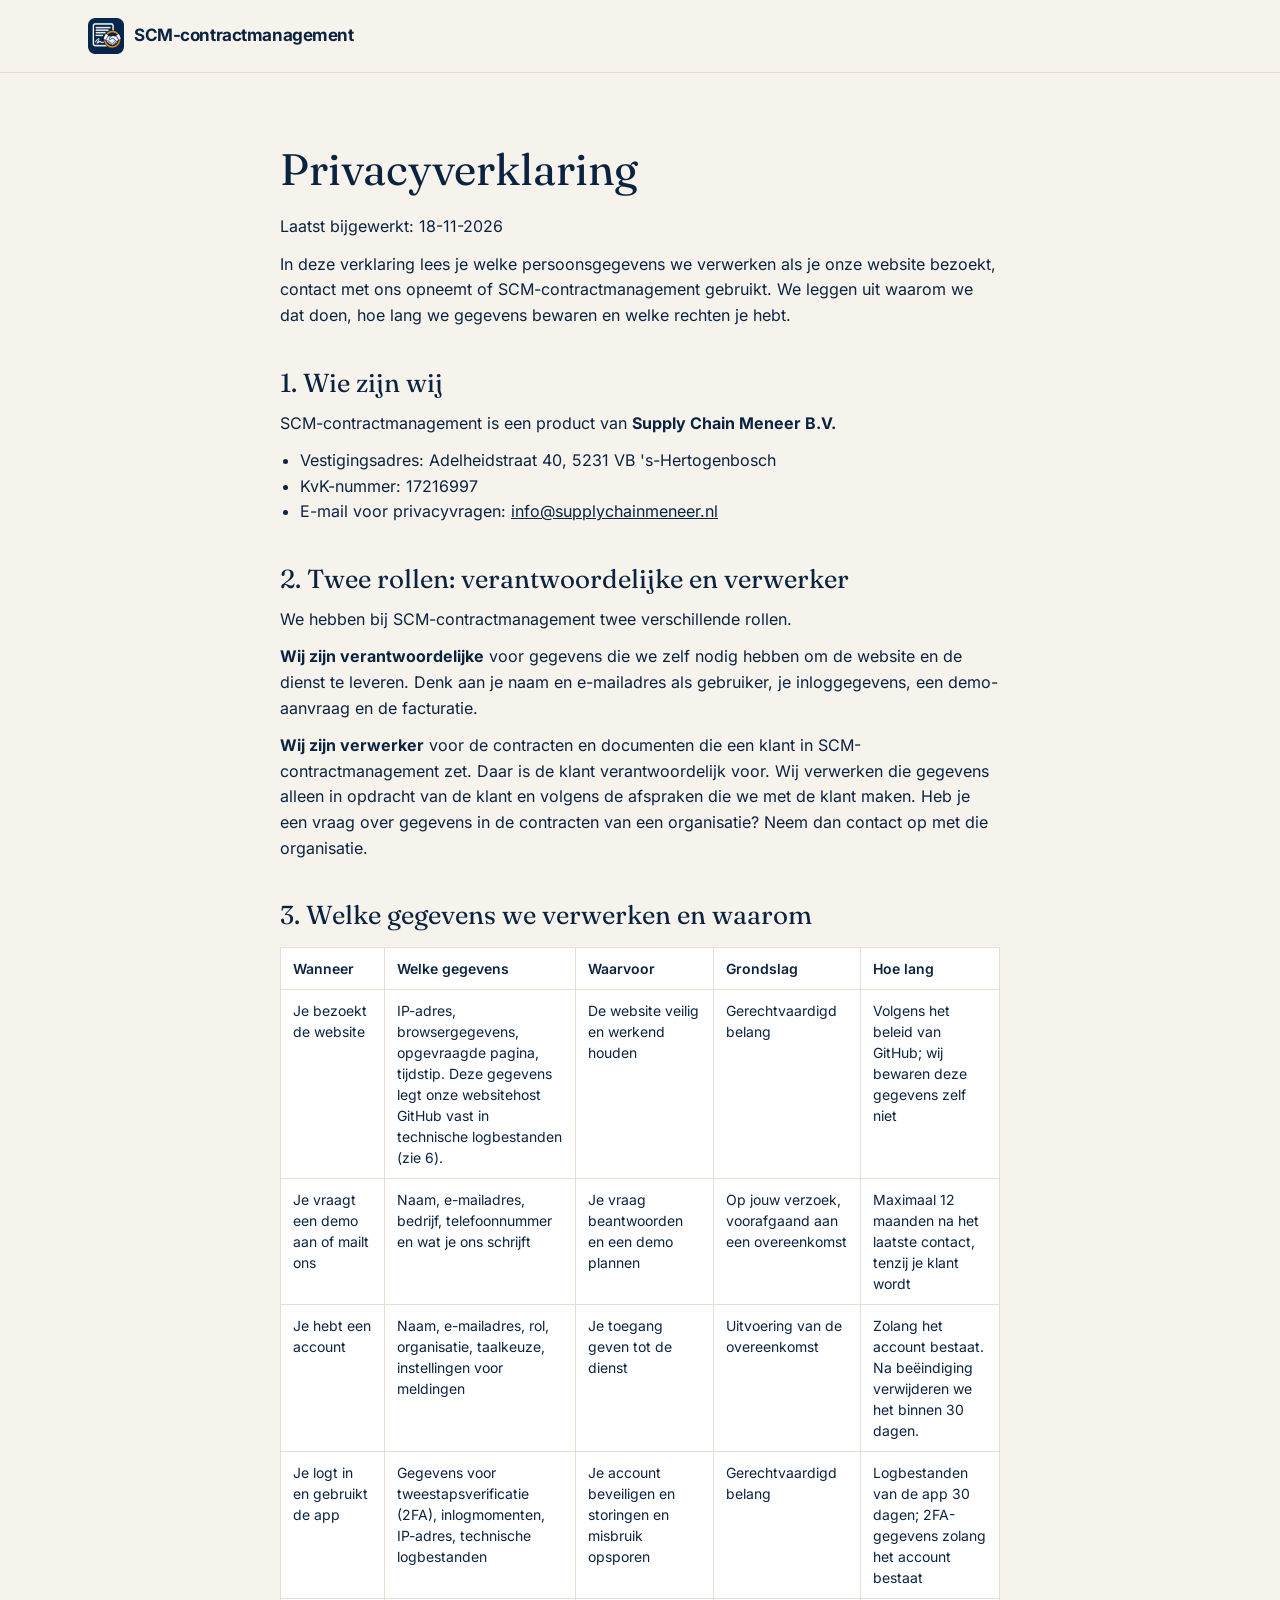
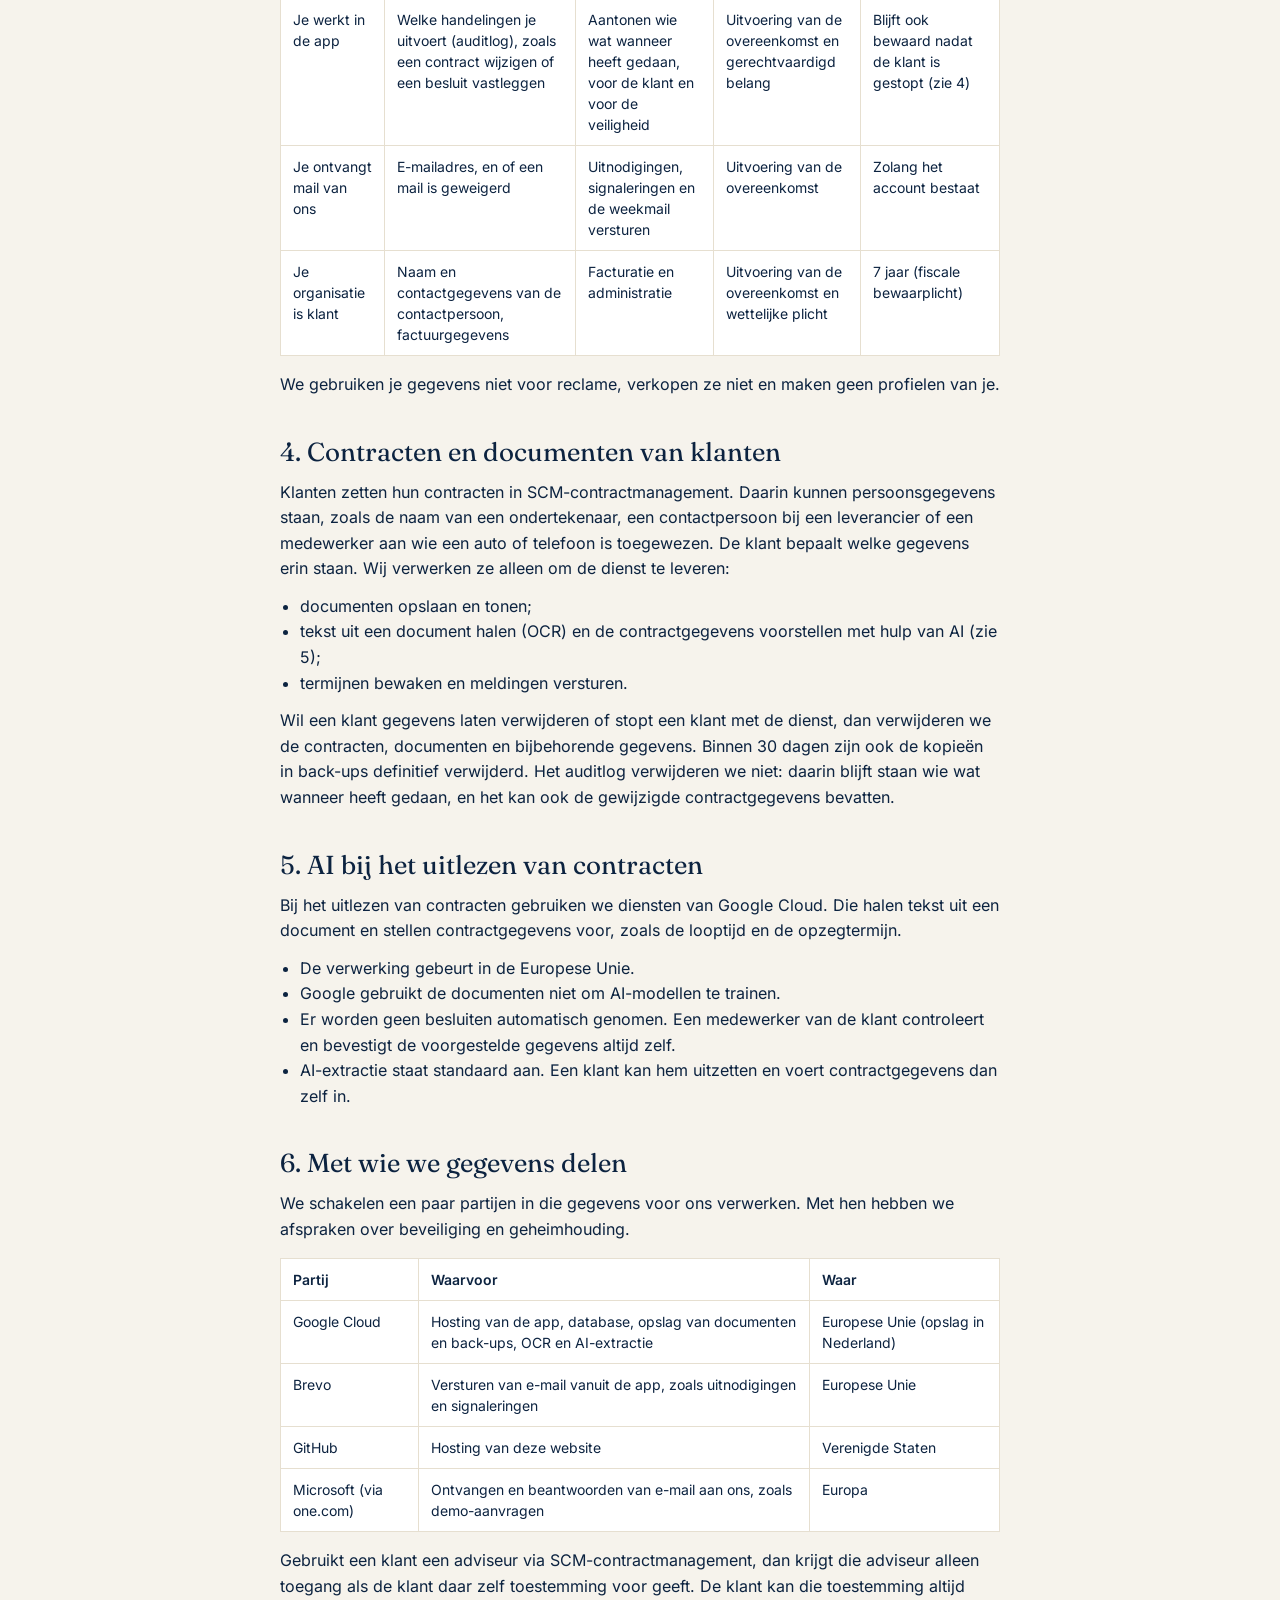
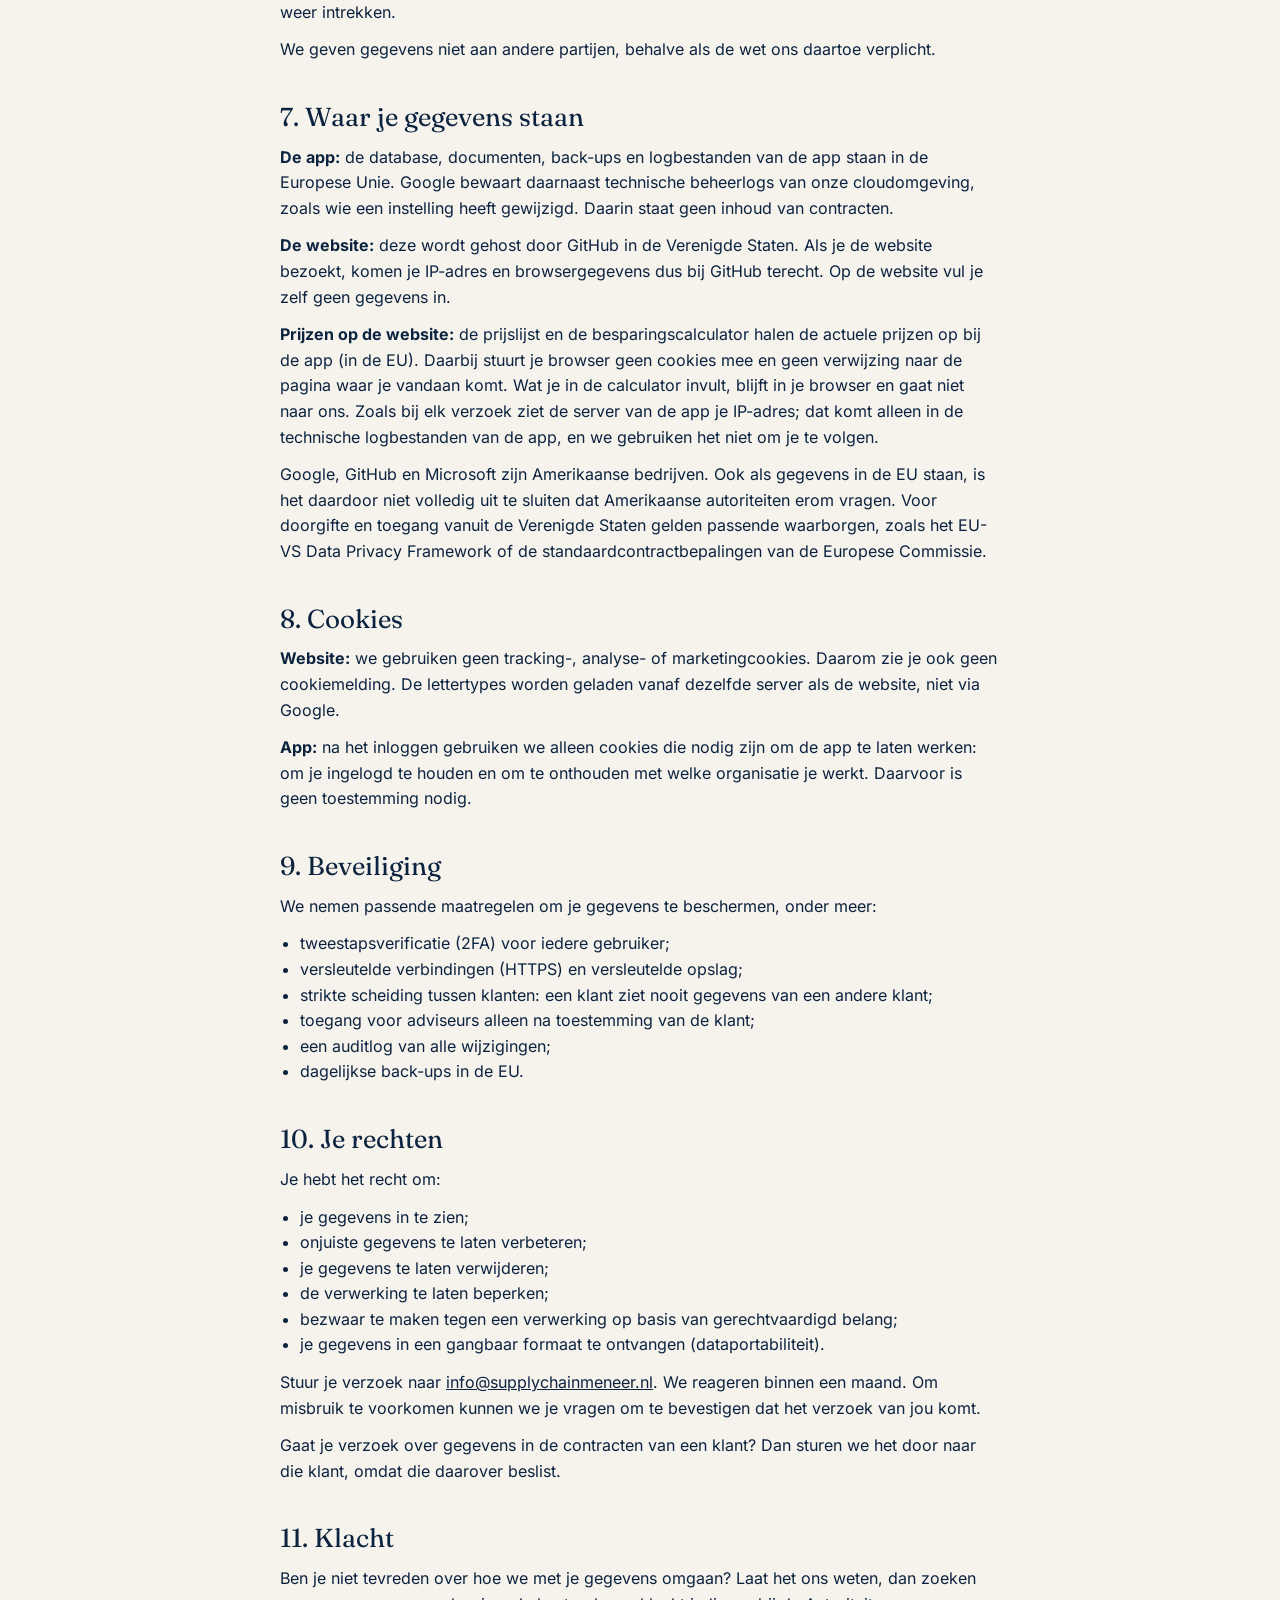
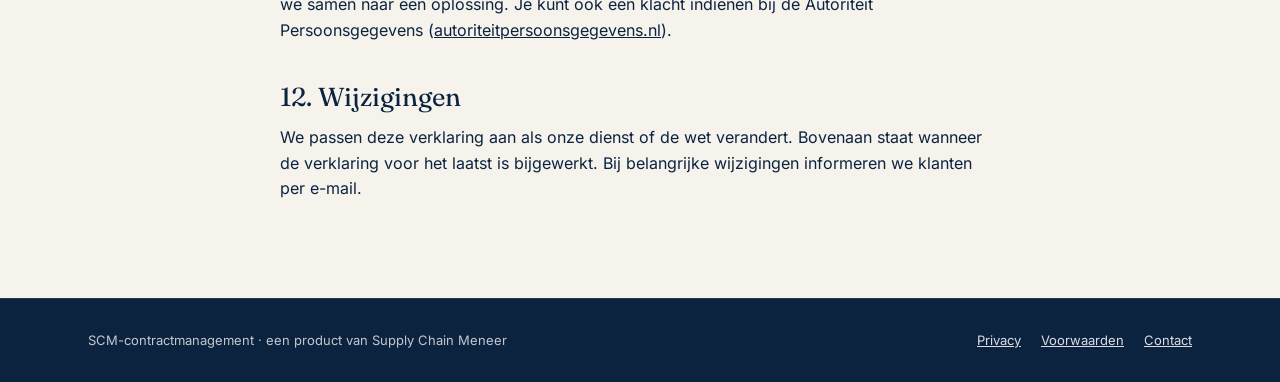
==== commit 06c1f223: "Prijslijst en calculator halen de prijzen uit de app Bouwopdracht 17-11-2026, onderdeel E. prijzen.j" ====
--- a/privacy.html
+++ b/privacy.html
@@ -17,7 +17,7 @@
 </header>
 <main class="los tekstpagina rand">
   <h1>Privacyverklaring</h1>
-  <p>Laatst bijgewerkt: 7-11-2026</p>
+  <p>Laatst bijgewerkt: 18-11-2026</p>
   <p>In deze verklaring lees je welke persoonsgegevens we verwerken als je onze website bezoekt, contact met ons opneemt of SCM-contractmanagement gebruikt. We leggen uit waarom we dat doen, hoe lang we gegevens bewaren en welke rechten je hebt.</p>
   <h2>1. Wie zijn wij</h2>
   <p>SCM-contractmanagement is een product van <strong>Supply Chain Meneer B.V.</strong></p>
@@ -76,6 +76,7 @@
   <h2>7. Waar je gegevens staan</h2>
   <p><strong>De app:</strong> de database, documenten, back-ups en logbestanden van de app staan in de Europese Unie. Google bewaart daarnaast technische beheerlogs van onze cloudomgeving, zoals wie een instelling heeft gewijzigd. Daarin staat geen inhoud van contracten.</p>
   <p><strong>De website:</strong> deze wordt gehost door GitHub in de Verenigde Staten. Als je de website bezoekt, komen je IP-adres en browsergegevens dus bij GitHub terecht. Op de website vul je zelf geen gegevens in.</p>
+  <p><strong>Prijzen op de website:</strong> de prijslijst en de besparingscalculator halen de actuele prijzen op bij de app (in de EU). Daarbij stuurt je browser geen cookies mee en geen verwijzing naar de pagina waar je vandaan komt. Wat je in de calculator invult, blijft in je browser en gaat niet naar ons. Zoals bij elk verzoek ziet de server van de app je IP-adres; dat komt alleen in de technische logbestanden van de app, en we gebruiken het niet om je te volgen.</p>
   <p>Google, GitHub en Microsoft zijn Amerikaanse bedrijven. Ook als gegevens in de EU staan, is het daardoor niet volledig uit te sluiten dat Amerikaanse autoriteiten erom vragen. Voor doorgifte en toegang vanuit de Verenigde Staten gelden passende waarborgen, zoals het EU-VS Data Privacy Framework of de standaardcontractbepalingen van de Europese Commissie.</p>
   <h2>8. Cookies</h2>
   <p><strong>Website:</strong> we gebruiken geen tracking-, analyse- of marketingcookies. Daarom zie je ook geen cookiemelding. De lettertypes worden geladen vanaf dezelfde server als de website, niet via Google.</p>
--- a/stijl.css
+++ b/stijl.css
@@ -215,3 +215,57 @@
 .tabel table{width:100%;border-collapse:collapse;font-size:14px;line-height:1.5;background:var(--wit)}
 .tabel th,.tabel td{padding:10px 12px;border:1px solid var(--site-lijn);text-align:left;vertical-align:top}
 .tabel th{font-weight:600}
+
+/* Besparingscalculator (besparingscalculator.html): invoer links, uitkomst rechts; stapelt op mobiel */
+.calc-kop{padding-top:64px;padding-bottom:88px}
+.calc-kop h1{color:var(--op-merk);max-width:18ch}
+.calc-kop h1 em{color:var(--accent)}
+.calc-lede{margin-top:20px;max-width:40rem;font-size:17px;line-height:1.6;color:rgb(255 255 255/.8)}
+.calc-raster{display:grid;grid-template-columns:minmax(0,1fr) minmax(0,1.05fr);gap:28px;margin-top:-48px;padding-bottom:96px;align-items:start}
+.calc-paneel{background:var(--wit);border:1px solid var(--site-lijn);border-radius:12px;padding:28px}
+.calc-h2{font-size:28px;margin-bottom:20px}
+.veld{display:grid;gap:8px;padding:16px 0;border-top:1px solid var(--lijn-zacht)}
+.veld:first-of-type{border-top:0;padding-top:0}
+.veld-kop{display:flex;justify-content:space-between;align-items:center;gap:12px}
+.veld label,.aanname label{font-size:15px;font-weight:600}
+.hint{font-size:13px;line-height:1.5;color:var(--tekst-zacht)}
+.waarde{font-weight:600;color:var(--tekst);white-space:nowrap}
+.getal{width:6.5rem;min-height:40px;padding:6px 10px;border:1px solid var(--lijn);border-radius:8px;font:inherit;font-size:15px;text-align:right;font-variant-numeric:tabular-nums;background:var(--wit);color:var(--tekst)}
+.getal-breed{width:8.5rem}
+.getal:focus-visible,input[type=range]:focus-visible,summary:focus-visible{outline:2px solid var(--accent);outline-offset:2px}
+input[type=range]{width:100%;height:24px;margin:0;accent-color:var(--accent)}
+.aannames{margin-top:8px;border-top:1px solid var(--lijn);padding-top:16px}
+.aannames summary{cursor:pointer;font-weight:600;font-size:15px;min-height:32px}
+.aannames[open] summary{margin-bottom:8px}
+.aanname{display:flex;justify-content:space-between;align-items:center;gap:16px;padding:10px 0;border-top:1px solid var(--lijn-zacht)}
+.aanname label{font-weight:500;font-size:14px}
+.aannames .knop{margin-top:12px;background:none;color:var(--tekst);font:inherit;font-size:14px;font-weight:600;cursor:pointer}
+.hoofdcijfers{display:grid;grid-template-columns:minmax(0,1.4fr) minmax(0,1fr);gap:16px;padding-bottom:16px}
+.cijfer-label{font-size:13px;color:var(--tekst-zacht)}
+.cijfer{margin-top:4px;font-family:var(--serif);font-size:48px;line-height:1.05;color:var(--accent-kop);font-variant-numeric:lining-nums tabular-nums}
+.cijfer.negatief{color:var(--fout-tekst)}
+.cijfer-klein{font-size:30px;color:var(--tekst)}
+.calc-sub{padding-bottom:20px;border-bottom:1px solid var(--lijn);font-size:14px;color:var(--tekst-zacht)}
+.staven{display:grid;gap:16px;padding:20px 0;border-bottom:1px solid var(--lijn)}
+.staaf-rij{display:grid;gap:6px}
+.staaf-kop{display:flex;justify-content:space-between;gap:12px;font-size:14px;font-weight:600}
+.staaf-kop span:last-child{font-variant-numeric:tabular-nums;white-space:nowrap}
+.staaf{height:8px;background:var(--vlak);border-radius:4px;overflow:hidden}
+.staaf i{display:block;height:100%;background:var(--accent);border-radius:4px;transition:width .3s ease}
+.kosten{padding:20px 0;border-bottom:1px solid var(--lijn)}
+.kosten-regel{display:flex;flex-wrap:wrap;justify-content:space-between;gap:4px 12px;margin:4px 0;font-size:16px;font-weight:600}
+.kosten-regel span:last-child{white-space:nowrap;font-variant-numeric:tabular-nums}
+.calc-disclaimer{margin-top:16px}
+.calc-oproep{margin-top:24px;background:var(--merk);color:var(--op-merk);border-radius:10px;padding:20px}
+.calc-oproep p{margin-bottom:16px;font-size:14px;line-height:1.6;color:rgb(255 255 255/.8)}
+.calc-oproep strong{color:var(--op-merk)}
+.calc-oproep .knop:focus-visible{outline-color:var(--op-merk)}
+@media (max-width:860px){.calc-raster{grid-template-columns:minmax(0,1fr)}}
+@media (max-width:420px){
+  .calc-paneel{padding:20px}
+  .veld-kop{align-items:flex-start;flex-direction:column;gap:6px}
+  .aanname{flex-direction:column;align-items:flex-start;gap:6px}
+  .hoofdcijfers{grid-template-columns:1fr}
+  .cijfer{font-size:40px}
+}
+@media (prefers-reduced-motion:reduce){.staaf i{transition:none}}
